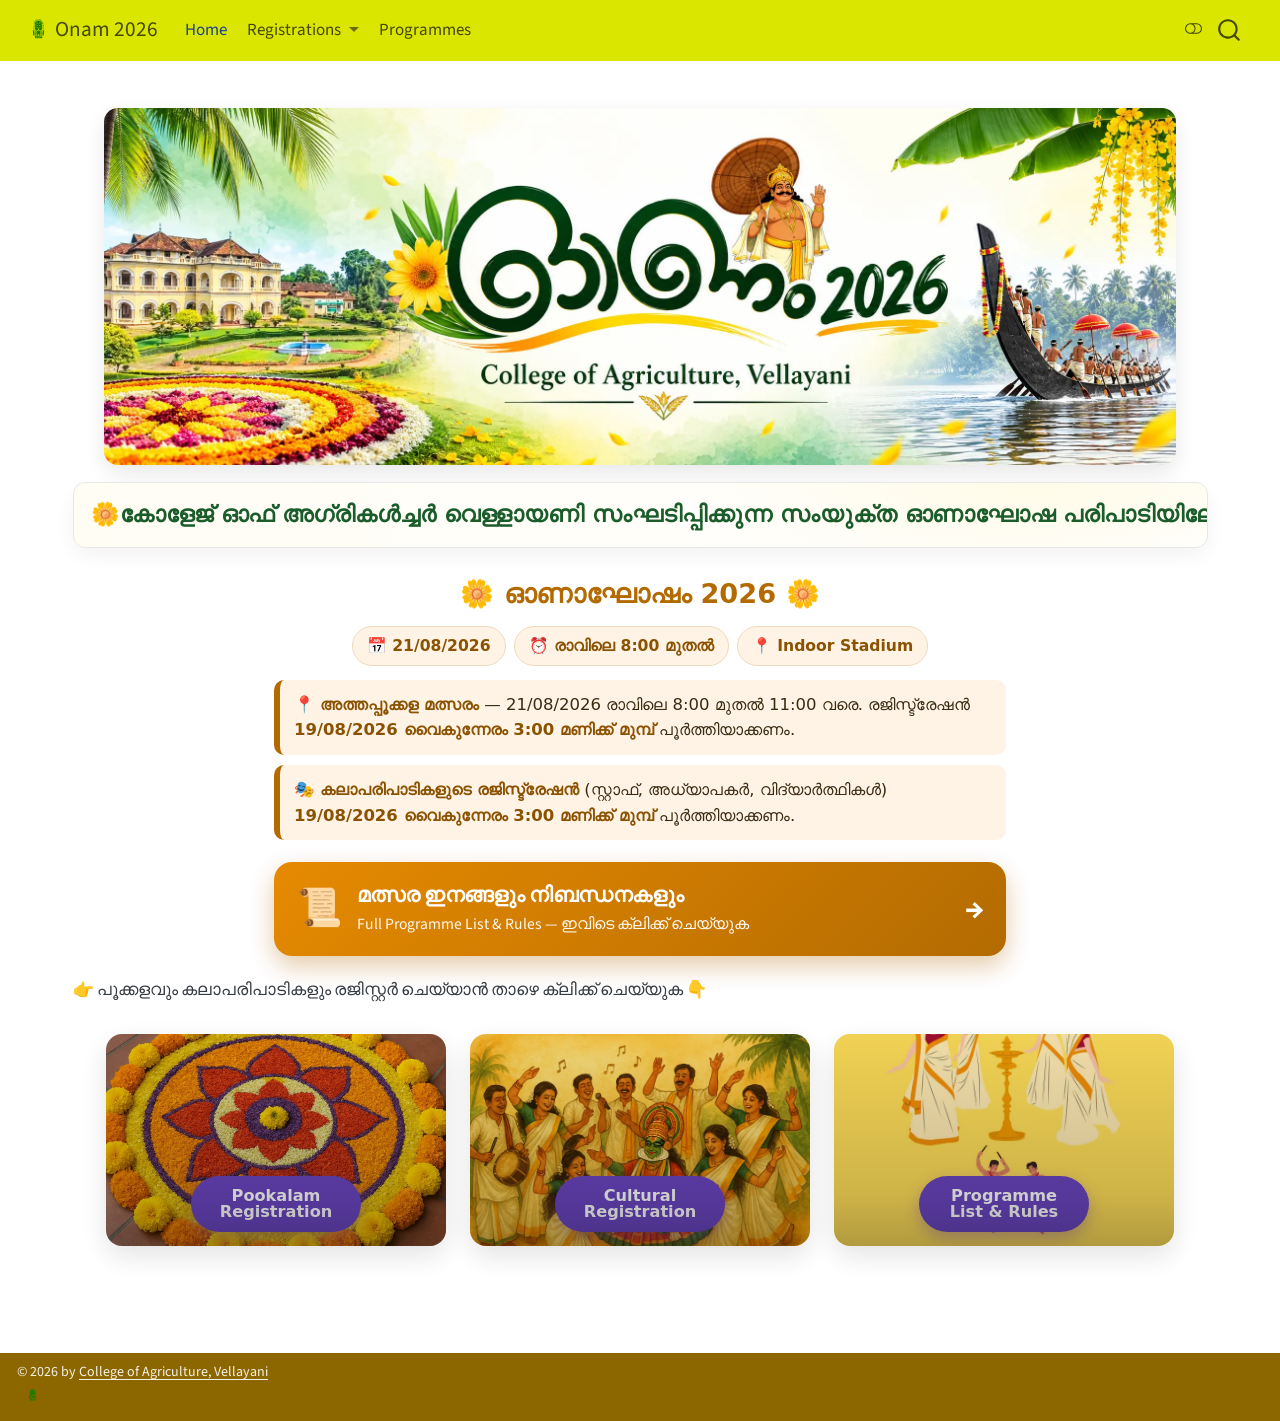
==== docs/index.html @ 68ce9ee0 "all" ====
<!DOCTYPE html>
<html xmlns="http://www.w3.org/1999/xhtml" lang="en" xml:lang="en"><head>

<meta charset="utf-8">
<meta name="generator" content="quarto-1.8.25">

<meta name="viewport" content="width=device-width, initial-scale=1.0, user-scalable=yes">


<title>Onam 2026</title>
<style>
code{white-space: pre-wrap;}
span.smallcaps{font-variant: small-caps;}
div.columns{display: flex; gap: min(4vw, 1.5em);}
div.column{flex: auto; overflow-x: auto;}
div.hanging-indent{margin-left: 1.5em; text-indent: -1.5em;}
ul.task-list{list-style: none;}
ul.task-list li input[type="checkbox"] {
  width: 0.8em;
  margin: 0 0.8em 0.2em -1em; /* quarto-specific, see https://github.com/quarto-dev/quarto-cli/issues/4556 */ 
  vertical-align: middle;
}
</style>


<script src="site_libs/quarto-nav/quarto-nav.js"></script>
<script src="site_libs/quarto-nav/headroom.min.js"></script>
<script src="site_libs/clipboard/clipboard.min.js"></script>
<script src="site_libs/quarto-search/autocomplete.umd.js"></script>
<script src="site_libs/quarto-search/fuse.min.js"></script>
<script src="site_libs/quarto-search/quarto-search.js"></script>
<meta name="quarto:offset" content="./">
<link href="./www/logokau.webp" rel="icon">
<script src="site_libs/quarto-html/quarto.js" type="module"></script>
<script src="site_libs/quarto-html/tabsets/tabsets.js" type="module"></script>
<script src="site_libs/quarto-html/axe/axe-check.js" type="module"></script>
<script src="site_libs/quarto-html/popper.min.js"></script>
<script src="site_libs/quarto-html/tippy.umd.min.js"></script>
<script src="site_libs/quarto-html/anchor.min.js"></script>
<link href="site_libs/quarto-html/tippy.css" rel="stylesheet">
<link href="site_libs/quarto-html/quarto-syntax-highlighting-7b89279ff1a6dce999919e0e67d4d9ec.css" rel="stylesheet" class="quarto-color-scheme" id="quarto-text-highlighting-styles">
<link href="site_libs/quarto-html/quarto-syntax-highlighting-dark-707d8167ce6003fca903bfe2be84ab7f.css" rel="stylesheet" class="quarto-color-scheme quarto-color-alternate" id="quarto-text-highlighting-styles">
<link href="site_libs/quarto-html/quarto-syntax-highlighting-7b89279ff1a6dce999919e0e67d4d9ec.css" rel="stylesheet" class="quarto-color-scheme-extra" id="quarto-text-highlighting-styles">
<script src="site_libs/bootstrap/bootstrap.min.js"></script>
<link href="site_libs/bootstrap/bootstrap-icons.css" rel="stylesheet">
<link href="site_libs/bootstrap/bootstrap-979a3ccc54298c15ec5a98fb3539618f.min.css" rel="stylesheet" append-hash="true" class="quarto-color-scheme" id="quarto-bootstrap" data-mode="light">
<link href="site_libs/bootstrap/bootstrap-dark-6f9ae8abe3ecca414ef068c80fa3d285.min.css" rel="stylesheet" append-hash="true" class="quarto-color-scheme quarto-color-alternate" id="quarto-bootstrap" data-mode="dark">
<link href="site_libs/bootstrap/bootstrap-979a3ccc54298c15ec5a98fb3539618f.min.css" rel="stylesheet" append-hash="true" class="quarto-color-scheme-extra" id="quarto-bootstrap" data-mode="light">
<script id="quarto-search-options" type="application/json">{
  "location": "navbar",
  "copy-button": false,
  "collapse-after": 3,
  "panel-placement": "end",
  "type": "overlay",
  "limit": 50,
  "keyboard-shortcut": [
    "f",
    "/",
    "s"
  ],
  "show-item-context": false,
  "language": {
    "search-no-results-text": "No results",
    "search-matching-documents-text": "matching documents",
    "search-copy-link-title": "Copy link to search",
    "search-hide-matches-text": "Hide additional matches",
    "search-more-match-text": "more match in this document",
    "search-more-matches-text": "more matches in this document",
    "search-clear-button-title": "Clear",
    "search-text-placeholder": "",
    "search-detached-cancel-button-title": "Cancel",
    "search-submit-button-title": "Submit",
    "search-label": "Search"
  }
}</script>
<style>html{ scroll-behavior: smooth; }</style>


<link rel="stylesheet" href="styles.css">
</head>

<body class="nav-fixed quarto-light"><script id="quarto-html-before-body" type="application/javascript">
    const toggleBodyColorMode = (bsSheetEl) => {
      const mode = bsSheetEl.getAttribute("data-mode");
      const bodyEl = window.document.querySelector("body");
      if (mode === "dark") {
        bodyEl.classList.add("quarto-dark");
        bodyEl.classList.remove("quarto-light");
      } else {
        bodyEl.classList.add("quarto-light");
        bodyEl.classList.remove("quarto-dark");
      }
    }
    const toggleBodyColorPrimary = () => {
      const bsSheetEl = window.document.querySelector("link#quarto-bootstrap:not([rel=disabled-stylesheet])");
      if (bsSheetEl) {
        toggleBodyColorMode(bsSheetEl);
      }
    }
    const setColorSchemeToggle = (alternate) => {
      const toggles = window.document.querySelectorAll('.quarto-color-scheme-toggle');
      for (let i=0; i < toggles.length; i++) {
        const toggle = toggles[i];
        if (toggle) {
          if (alternate) {
            toggle.classList.add("alternate");
          } else {
            toggle.classList.remove("alternate");
          }
        }
      }
    };
    const toggleColorMode = (alternate) => {
      // Switch the stylesheets
      const primaryStylesheets = window.document.querySelectorAll('link.quarto-color-scheme:not(.quarto-color-alternate)');
      const alternateStylesheets = window.document.querySelectorAll('link.quarto-color-scheme.quarto-color-alternate');
      manageTransitions('#quarto-margin-sidebar .nav-link', false);
      if (alternate) {
        // note: dark is layered on light, we don't disable primary!
        enableStylesheet(alternateStylesheets);
        for (const sheetNode of alternateStylesheets) {
          if (sheetNode.id === "quarto-bootstrap") {
            toggleBodyColorMode(sheetNode);
          }
        }
      } else {
        disableStylesheet(alternateStylesheets);
        enableStylesheet(primaryStylesheets)
        toggleBodyColorPrimary();
      }
      manageTransitions('#quarto-margin-sidebar .nav-link', true);
      // Switch the toggles
      setColorSchemeToggle(alternate)
      // Hack to workaround the fact that safari doesn't
      // properly recolor the scrollbar when toggling (#1455)
      if (navigator.userAgent.indexOf('Safari') > 0 && navigator.userAgent.indexOf('Chrome') == -1) {
        manageTransitions("body", false);
        window.scrollTo(0, 1);
        setTimeout(() => {
          window.scrollTo(0, 0);
          manageTransitions("body", true);
        }, 40);
      }
    }
    const disableStylesheet = (stylesheets) => {
      for (let i=0; i < stylesheets.length; i++) {
        const stylesheet = stylesheets[i];
        stylesheet.rel = 'disabled-stylesheet';
      }
    }
    const enableStylesheet = (stylesheets) => {
      for (let i=0; i < stylesheets.length; i++) {
        const stylesheet = stylesheets[i];
        if(stylesheet.rel !== 'stylesheet') { // for Chrome, which will still FOUC without this check
          stylesheet.rel = 'stylesheet';
        }
      }
    }
    const manageTransitions = (selector, allowTransitions) => {
      const els = window.document.querySelectorAll(selector);
      for (let i=0; i < els.length; i++) {
        const el = els[i];
        if (allowTransitions) {
          el.classList.remove('notransition');
        } else {
          el.classList.add('notransition');
        }
      }
    }
    const isFileUrl = () => {
      return window.location.protocol === 'file:';
    }
    const hasAlternateSentinel = () => {
      let styleSentinel = getColorSchemeSentinel();
      if (styleSentinel !== null) {
        return styleSentinel === "alternate";
      } else {
        return false;
      }
    }
    const setStyleSentinel = (alternate) => {
      const value = alternate ? "alternate" : "default";
      if (!isFileUrl()) {
        window.localStorage.setItem("quarto-color-scheme", value);
      } else {
        localAlternateSentinel = value;
      }
    }
    const getColorSchemeSentinel = () => {
      if (!isFileUrl()) {
        const storageValue = window.localStorage.getItem("quarto-color-scheme");
        return storageValue != null ? storageValue : localAlternateSentinel;
      } else {
        return localAlternateSentinel;
      }
    }
    const toggleGiscusIfUsed = (isAlternate, darkModeDefault) => {
      const baseTheme = document.querySelector('#giscus-base-theme')?.value ?? 'light';
      const alternateTheme = document.querySelector('#giscus-alt-theme')?.value ?? 'dark';
      let newTheme = '';
      if(authorPrefersDark) {
        newTheme = isAlternate ? baseTheme : alternateTheme;
      } else {
        newTheme = isAlternate ? alternateTheme : baseTheme;
      }
      const changeGiscusTheme = () => {
        // From: https://github.com/giscus/giscus/issues/336
        const sendMessage = (message) => {
          const iframe = document.querySelector('iframe.giscus-frame');
          if (!iframe) return;
          iframe.contentWindow.postMessage({ giscus: message }, 'https://giscus.app');
        }
        sendMessage({
          setConfig: {
            theme: newTheme
          }
        });
      }
      const isGiscussLoaded = window.document.querySelector('iframe.giscus-frame') !== null;
      if (isGiscussLoaded) {
        changeGiscusTheme();
      }
    };
    const authorPrefersDark = false;
    const darkModeDefault = authorPrefersDark;
      document.querySelector('link#quarto-text-highlighting-styles.quarto-color-scheme-extra').rel = 'disabled-stylesheet';
      document.querySelector('link#quarto-bootstrap.quarto-color-scheme-extra').rel = 'disabled-stylesheet';
    let localAlternateSentinel = darkModeDefault ? 'alternate' : 'default';
    // Dark / light mode switch
    window.quartoToggleColorScheme = () => {
      // Read the current dark / light value
      let toAlternate = !hasAlternateSentinel();
      toggleColorMode(toAlternate);
      setStyleSentinel(toAlternate);
      toggleGiscusIfUsed(toAlternate, darkModeDefault);
      window.dispatchEvent(new Event('resize'));
    };
    // Switch to dark mode if need be
    if (hasAlternateSentinel()) {
      toggleColorMode(true);
    } else {
      toggleColorMode(false);
    }
  </script>

<div id="quarto-search-results"></div>
  <header id="quarto-header" class="headroom fixed-top">
    <nav class="navbar navbar-expand-lg " data-bs-theme="dark">
      <div class="navbar-container container-fluid">
      <div class="navbar-brand-container mx-auto">
    <a href="./index.html" class="navbar-brand navbar-brand-logo">
    <img src="./www/logokau.webp" alt="" class="navbar-logo light-content">
    <img src="./www/logokau.webp" alt="" class="navbar-logo dark-content">
    </a>
    <a class="navbar-brand" href="./index.html">
    <span class="navbar-title">Onam 2026</span>
    </a>
  </div>
            <div id="quarto-search" class="" title="Search"></div>
          <button class="navbar-toggler" type="button" data-bs-toggle="collapse" data-bs-target="#navbarCollapse" aria-controls="navbarCollapse" role="menu" aria-expanded="false" aria-label="Toggle navigation" onclick="if (window.quartoToggleHeadroom) { window.quartoToggleHeadroom(); }">
  <span class="navbar-toggler-icon"></span>
</button>
          <div class="collapse navbar-collapse" id="navbarCollapse">
            <ul class="navbar-nav navbar-nav-scroll me-auto">
  <li class="nav-item">
    <a class="nav-link active" href="./index.html" aria-current="page"> 
<span class="menu-text">Home</span></a>
  </li>  
  <li class="nav-item dropdown ">
    <a class="nav-link dropdown-toggle" href="#" id="nav-menu-registrations" role="link" data-bs-toggle="dropdown" aria-expanded="false">
 <span class="menu-text">Registrations</span>
    </a>
    <ul class="dropdown-menu" aria-labelledby="nav-menu-registrations">    
        <li>
    <a class="dropdown-item" href="./pookalamreg.html">
 <span class="dropdown-text">Pookalam Registration</span></a>
  </li>  
        <li>
    <a class="dropdown-item" href="./culturalreg.html">
 <span class="dropdown-text">Cultural Registration</span></a>
  </li>  
    </ul>
  </li>
  <li class="nav-item">
    <a class="nav-link" href="./onamrules.html"> 
<span class="menu-text">Programmes</span></a>
  </li>  
</ul>
          </div> <!-- /navcollapse -->
            <div class="quarto-navbar-tools">
  <a href="" class="quarto-color-scheme-toggle quarto-navigation-tool  px-1" onclick="window.quartoToggleColorScheme(); return false;" title="Toggle dark mode"><i class="bi"></i></a>
</div>
      </div> <!-- /container-fluid -->
    </nav>
</header>
<!-- content -->
<div id="quarto-content" class="quarto-container page-columns page-rows-contents page-layout-full page-navbar">
<!-- sidebar -->
<!-- margin-sidebar -->
    <div id="quarto-margin-sidebar" class="sidebar margin-sidebar zindex-bottom">
        
    </div>
<!-- main -->
<main class="content column-page" id="quarto-document-content"><header id="title-block-header" class="quarto-title-block"></header>





<div class="banner-wrap">
  <img src="www/banner.webp" alt="Onam 2026 – College of Agriculture, Vellayani">
</div>

<style>
  .banner-wrap{
    max-width:1100px;
    margin:0 auto 1em;
    padding:0 14px;
  }
  .banner-wrap img{
    display:block;
    width:100%;
    height:auto;            /* show full banner, no cropping */
    object-fit:contain;
    border-radius:14px;
    box-shadow:0 8px 24px rgba(0,0,0,.10);
  }
</style>
<!-- Onam welcome marquee (HTML-only block for Quarto) -->
<div class="onam-marquee" role="region" aria-label="Onam welcome">
  <div class="onam-track">
    <span>🌼കോളേജ് ഓഫ് അഗ്രികൾച്ചർ വെള്ളായണി സംഘടിപ്പിക്കുന്ന സംയുക്ത ഓണാഘോഷ പരിപാടിയിലേക് സ്വാഗതം 🌼</span>
    <span aria-hidden="true">🌼കോളേജ് ഓഫ് അഗ്രികൾച്ചർ വെള്ളായണി സംഘടിപ്പിക്കുന്ന സംയുക്ത ഓണാഘോഷ പരിപാടിയിലേക് സ്വാഗതം  </span>
  </div>
</div>

<style>
  .onam-marquee{
    overflow:hidden;
    border-radius:12px;
    border:1px solid #e7e7e7;
    background:
      radial-gradient(600px 200px at 85% -20%, #fffbe6 0%, transparent 60%),
      linear-gradient(90deg,#fffdf4,#fff);
    box-shadow:0 8px 24px rgba(0,0,0,.06);
  }
  .onam-track{
    display:flex;
    gap:3rem;
    white-space:nowrap;
    will-change: transform;
    animation:onam-scroll 5s linear infinite;
    padding:.85rem 1rem;
    font-family: "Noto Sans Malayalam", system-ui, -apple-system, "Segoe UI", Roboto, Arial, "Noto Sans", sans-serif;
    font-weight:700;
    font-size:clamp(1rem, 2.4vw, 1.35rem);
    color:#1a5c2a;
  }
  .onam-track:hover{ animation-play-state: paused; } /* pause on hover */
  @keyframes onam-scroll{
    from{ transform: translateX(0); }
    to  { transform: translateX(-50%); } /* duplicate text for seamless loop */
  }
</style>
<!-- Event highlights -->
<div class="oh-info">
  <div class="oh-title">🌼 ഓണാഘോഷം 2026 🌼</div>
  <div class="oh-chips">
    <span class="oh-chip">📅 21/08/2026</span>
    <span class="oh-chip">⏰ രാവിലെ 8:00 മുതൽ</span>
    <span class="oh-chip">📍 Indoor Stadium</span>
  </div>

  <div class="oh-note">
    📍 <strong>അത്തപ്പൂക്കള മത്സരം</strong> — 21/08/2026 രാവിലെ 8:00 മുതൽ 11:00 വരെ.
    രജിസ്ട്രേഷൻ <strong>19/08/2026 വൈകുന്നേരം 3:00 മണിക്ക് മുമ്പ്</strong> പൂർത്തിയാക്കണം.
  </div>
  <div class="oh-note">
    🎭 <strong>കലാപരിപാടികളുടെ രജിസ്ട്രേഷൻ</strong> (സ്റ്റാഫ്, അധ്യാപകർ, വിദ്യാർത്ഥികൾ)
    <strong>19/08/2026 വൈകുന്നേരം 3:00 മണിക്ക് മുമ്പ്</strong> പൂർത്തിയാക്കണം.
  </div>
</div>

<style>
  .oh-info{
    max-width:760px; margin:26px auto 6px; padding:0 14px;
    font-family:"Inter",system-ui,-apple-system,"Segoe UI",Roboto,Arial,sans-serif;
  }
  .oh-title{
    text-align:center; font-size:1.6rem; font-weight:800; color:#b36b00; margin:6px 0 12px;
  }
  .oh-chips{ display:flex; flex-wrap:wrap; gap:8px; justify-content:center; margin-bottom:14px; }
  .oh-chip{
    background:#fff3e6; color:#8a5200; border:1px solid #f0d9bd;
    padding:7px 14px; border-radius:999px; font-weight:600; font-size:.92rem;
  }
  .oh-note{
    border-left:6px solid #b36b00; background:#fff3e6; border-radius:10px;
    padding:12px 14px; margin:10px 0; line-height:1.55; font-size:.97rem; color:#3a2a10;
  }
  .oh-note strong{ color:#8a5200; }
</style>
<!-- BIG Programme & Rules button -->
<div class="rules-cta-wrap">
  <a class="rules-cta" href="onamrules.html" aria-label="Programme list and rules">
    <span class="rules-cta-emoji">📜</span>
    <span class="rules-cta-text">
      <span class="rules-cta-main">മത്സര ഇനങ്ങളും നിബന്ധനകളും</span>
      <span class="rules-cta-sub">Full Programme List &amp; Rules — ഇവിടെ ക്ലിക്ക് ചെയ്യുക</span>
    </span>
    <span class="rules-cta-arrow">→</span>
  </a>
</div>

<style>
  .rules-cta-wrap{ max-width:760px; margin:22px auto; padding:0 14px; }
  .rules-cta{
    display:flex; align-items:center; gap:14px;
    padding:20px 22px;
    border-radius:18px;
    text-decoration:none;
    color:#fff;
    background:linear-gradient(135deg,#e68a00,#b36b00);
    box-shadow:0 10px 26px rgba(179,107,0,.35);
    transition:transform .2s ease, box-shadow .2s ease;
  }
  .rules-cta:hover,.rules-cta:focus{
    transform:translateY(-3px);
    box-shadow:0 14px 32px rgba(179,107,0,.5);
  }
  .rules-cta-emoji{ font-size:2.2rem; line-height:1; }
  .rules-cta-text{ display:flex; flex-direction:column; flex:1; }
  .rules-cta-main{ font-size:1.25rem; font-weight:800; line-height:1.3; }
  .rules-cta-sub{ font-size:.92rem; opacity:.95; margin-top:3px; }
  .rules-cta-arrow{ font-size:1.8rem; font-weight:700; }

  @media (max-width:600px){
    .rules-cta{ padding:16px 16px; gap:10px; }
    .rules-cta-emoji{ font-size:1.8rem; }
    .rules-cta-main{ font-size:1.05rem; }
    .rules-cta-sub{ font-size:.82rem; }
  }
</style>
<p>👉 പൂക്കളവും കലാപരിപാടികളും രജിസ്റ്റർ ചെയ്യാൻ താഴെ ക്ലിക്ക് ചെയ്യുക 👇</p>
<div class="pookalam-container">
  <!-- Pookalam Registration -->
  <a class="pookalam-card" href="pookalamreg.html" aria-label="Pookkalam registration">
    <picture>
      <source srcset="www/pookalam.webp" type="image/webp">
      <img class="pookalam-img" src="www/pookalam.webp" alt="Onam pookalam">
    </picture>
    <span class="pookalam-badge">Pookalam Registration</span>
  </a>

  <!-- Cultural Programme Registration -->
  <a class="pookalam-card" href="culturalreg.html" aria-label="Cultural programme registration">
    <picture>
      <source srcset="www/cultural.webp" type="image/webp">
      <img class="pookalam-img" src="www/cultural.webp" alt="Onam cultural programme">
    </picture>
    <span class="pookalam-badge">Cultural Registration</span>
  </a>

  <!-- General Registration -->
  <a class="pookalam-card" href="onamrules.html" aria-label="Programme list and rules">
    <picture>
      <source srcset="www/programmes.webp" type="image/webp">
      <img class="pookalam-img" src="www/programmes.webp" alt="Programme List">
    </picture>
    <span class="pookalam-badge">Programme List &amp; Rules</span>
  </a>
</div>

<style>
  :root{
    --sb-ink:#1b1b1b;
    --sb-brand:#6b46c1;
    --sb-ink-on:#ffffff;
    --sb-card:#ffffff;
    --sb-shadow:0 10px 30px rgba(0,0,0,.12);
    --sb-radius:16px;
  }

  /* layout container */
  .pookalam-container{
    display:grid;
    grid-template-columns: repeat(auto-fit, minmax(280px, 1fr));
    gap:20px;
    justify-items:center;
    margin:30px auto;
    max-width:1100px;
    padding:0 14px;
  }

  .pookalam-card{
    position:relative;
    display:block;
    width:100%;
    max-width:340px;
    border-radius:var(--sb-radius);
    overflow:hidden;
    text-decoration:none;
    background:var(--sb-card);
    box-shadow:var(--sb-shadow);
    aspect-ratio: 16/10;
  }

  .pookalam-img{
    position:absolute; inset:0;
    width:100%; height:100%;
    object-fit:cover;
    transition: transform .45s ease;
  }

  .pookalam-card::after{
    content:""; position:absolute; inset:0;
    background:linear-gradient(180deg, rgba(0,0,0,.10) 0%, rgba(0,0,0,.35) 75%, rgba(0,0,0,.55) 100%);
    opacity:.55; pointer-events:none;
    transition: opacity .35s ease;
  }

  .pookalam-badge{
    position:absolute;
    left:50%; bottom:14px;
    transform:translateX(-50%);
    display:inline-flex; align-items:center; justify-content:center;
    padding:.70rem 1.1rem;
    border-radius:999px;
    font:600 0.95rem/1 system-ui, Inter, sans-serif;
    color:var(--sb-ink-on);
    background:var(--sb-brand);
    box-shadow:0 6px 16px rgba(107,70,193,.35);
    text-align:center;
  }

  .pookalam-card:hover .pookalam-img{ transform:scale(1.05); }
  .pookalam-card:hover::after{ opacity:.35; }
</style>



</main> <!-- /main -->
<script id="quarto-html-after-body" type="application/javascript">
  window.document.addEventListener("DOMContentLoaded", function (event) {
    // Ensure there is a toggle, if there isn't float one in the top right
    if (window.document.querySelector('.quarto-color-scheme-toggle') === null) {
      const a = window.document.createElement('a');
      a.classList.add('top-right');
      a.classList.add('quarto-color-scheme-toggle');
      a.href = "";
      a.onclick = function() { try { window.quartoToggleColorScheme(); } catch {} return false; };
      const i = window.document.createElement("i");
      i.classList.add('bi');
      a.appendChild(i);
      window.document.body.appendChild(a);
    }
    setColorSchemeToggle(hasAlternateSentinel())
    const icon = "";
    const anchorJS = new window.AnchorJS();
    anchorJS.options = {
      placement: 'right',
      icon: icon
    };
    anchorJS.add('.anchored');
    const isCodeAnnotation = (el) => {
      for (const clz of el.classList) {
        if (clz.startsWith('code-annotation-')) {                     
          return true;
        }
      }
      return false;
    }
    const onCopySuccess = function(e) {
      // button target
      const button = e.trigger;
      // don't keep focus
      button.blur();
      // flash "checked"
      button.classList.add('code-copy-button-checked');
      var currentTitle = button.getAttribute("title");
      button.setAttribute("title", "Copied!");
      let tooltip;
      if (window.bootstrap) {
        button.setAttribute("data-bs-toggle", "tooltip");
        button.setAttribute("data-bs-placement", "left");
        button.setAttribute("data-bs-title", "Copied!");
        tooltip = new bootstrap.Tooltip(button, 
          { trigger: "manual", 
            customClass: "code-copy-button-tooltip",
            offset: [0, -8]});
        tooltip.show();    
      }
      setTimeout(function() {
        if (tooltip) {
          tooltip.hide();
          button.removeAttribute("data-bs-title");
          button.removeAttribute("data-bs-toggle");
          button.removeAttribute("data-bs-placement");
        }
        button.setAttribute("title", currentTitle);
        button.classList.remove('code-copy-button-checked');
      }, 1000);
      // clear code selection
      e.clearSelection();
    }
    const getTextToCopy = function(trigger) {
      const outerScaffold = trigger.parentElement.cloneNode(true);
      const codeEl = outerScaffold.querySelector('code');
      for (const childEl of codeEl.children) {
        if (isCodeAnnotation(childEl)) {
          childEl.remove();
        }
      }
      return codeEl.innerText;
    }
    const clipboard = new window.ClipboardJS('.code-copy-button:not([data-in-quarto-modal])', {
      text: getTextToCopy
    });
    clipboard.on('success', onCopySuccess);
    if (window.document.getElementById('quarto-embedded-source-code-modal')) {
      const clipboardModal = new window.ClipboardJS('.code-copy-button[data-in-quarto-modal]', {
        text: getTextToCopy,
        container: window.document.getElementById('quarto-embedded-source-code-modal')
      });
      clipboardModal.on('success', onCopySuccess);
    }
      var localhostRegex = new RegExp(/^(?:http|https):\/\/localhost\:?[0-9]*\//);
      var mailtoRegex = new RegExp(/^mailto:/);
        var filterRegex = new RegExp('/' + window.location.host + '/');
      var isInternal = (href) => {
          return filterRegex.test(href) || localhostRegex.test(href) || mailtoRegex.test(href);
      }
      // Inspect non-navigation links and adorn them if external
     var links = window.document.querySelectorAll('a[href]:not(.nav-link):not(.navbar-brand):not(.toc-action):not(.sidebar-link):not(.sidebar-item-toggle):not(.pagination-link):not(.no-external):not([aria-hidden]):not(.dropdown-item):not(.quarto-navigation-tool):not(.about-link)');
      for (var i=0; i<links.length; i++) {
        const link = links[i];
        if (!isInternal(link.href)) {
          // undo the damage that might have been done by quarto-nav.js in the case of
          // links that we want to consider external
          if (link.dataset.originalHref !== undefined) {
            link.href = link.dataset.originalHref;
          }
        }
      }
    function tippyHover(el, contentFn, onTriggerFn, onUntriggerFn) {
      const config = {
        allowHTML: true,
        maxWidth: 500,
        delay: 100,
        arrow: false,
        appendTo: function(el) {
            return el.parentElement;
        },
        interactive: true,
        interactiveBorder: 10,
        theme: 'quarto',
        placement: 'bottom-start',
      };
      if (contentFn) {
        config.content = contentFn;
      }
      if (onTriggerFn) {
        config.onTrigger = onTriggerFn;
      }
      if (onUntriggerFn) {
        config.onUntrigger = onUntriggerFn;
      }
      window.tippy(el, config); 
    }
    const noterefs = window.document.querySelectorAll('a[role="doc-noteref"]');
    for (var i=0; i<noterefs.length; i++) {
      const ref = noterefs[i];
      tippyHover(ref, function() {
        // use id or data attribute instead here
        let href = ref.getAttribute('data-footnote-href') || ref.getAttribute('href');
        try { href = new URL(href).hash; } catch {}
        const id = href.replace(/^#\/?/, "");
        const note = window.document.getElementById(id);
        if (note) {
          return note.innerHTML;
        } else {
          return "";
        }
      });
    }
    const xrefs = window.document.querySelectorAll('a.quarto-xref');
    const processXRef = (id, note) => {
      // Strip column container classes
      const stripColumnClz = (el) => {
        el.classList.remove("page-full", "page-columns");
        if (el.children) {
          for (const child of el.children) {
            stripColumnClz(child);
          }
        }
      }
      stripColumnClz(note)
      if (id === null || id.startsWith('sec-')) {
        // Special case sections, only their first couple elements
        const container = document.createElement("div");
        if (note.children && note.children.length > 2) {
          container.appendChild(note.children[0].cloneNode(true));
          for (let i = 1; i < note.children.length; i++) {
            const child = note.children[i];
            if (child.tagName === "P" && child.innerText === "") {
              continue;
            } else {
              container.appendChild(child.cloneNode(true));
              break;
            }
          }
          if (window.Quarto?.typesetMath) {
            window.Quarto.typesetMath(container);
          }
          return container.innerHTML
        } else {
          if (window.Quarto?.typesetMath) {
            window.Quarto.typesetMath(note);
          }
          return note.innerHTML;
        }
      } else {
        // Remove any anchor links if they are present
        const anchorLink = note.querySelector('a.anchorjs-link');
        if (anchorLink) {
          anchorLink.remove();
        }
        if (window.Quarto?.typesetMath) {
          window.Quarto.typesetMath(note);
        }
        if (note.classList.contains("callout")) {
          return note.outerHTML;
        } else {
          return note.innerHTML;
        }
      }
    }
    for (var i=0; i<xrefs.length; i++) {
      const xref = xrefs[i];
      tippyHover(xref, undefined, function(instance) {
        instance.disable();
        let url = xref.getAttribute('href');
        let hash = undefined; 
        if (url.startsWith('#')) {
          hash = url;
        } else {
          try { hash = new URL(url).hash; } catch {}
        }
        if (hash) {
          const id = hash.replace(/^#\/?/, "");
          const note = window.document.getElementById(id);
          if (note !== null) {
            try {
              const html = processXRef(id, note.cloneNode(true));
              instance.setContent(html);
            } finally {
              instance.enable();
              instance.show();
            }
          } else {
            // See if we can fetch this
            fetch(url.split('#')[0])
            .then(res => res.text())
            .then(html => {
              const parser = new DOMParser();
              const htmlDoc = parser.parseFromString(html, "text/html");
              const note = htmlDoc.getElementById(id);
              if (note !== null) {
                const html = processXRef(id, note);
                instance.setContent(html);
              } 
            }).finally(() => {
              instance.enable();
              instance.show();
            });
          }
        } else {
          // See if we can fetch a full url (with no hash to target)
          // This is a special case and we should probably do some content thinning / targeting
          fetch(url)
          .then(res => res.text())
          .then(html => {
            const parser = new DOMParser();
            const htmlDoc = parser.parseFromString(html, "text/html");
            const note = htmlDoc.querySelector('main.content');
            if (note !== null) {
              // This should only happen for chapter cross references
              // (since there is no id in the URL)
              // remove the first header
              if (note.children.length > 0 && note.children[0].tagName === "HEADER") {
                note.children[0].remove();
              }
              const html = processXRef(null, note);
              instance.setContent(html);
            } 
          }).finally(() => {
            instance.enable();
            instance.show();
          });
        }
      }, function(instance) {
      });
    }
        let selectedAnnoteEl;
        const selectorForAnnotation = ( cell, annotation) => {
          let cellAttr = 'data-code-cell="' + cell + '"';
          let lineAttr = 'data-code-annotation="' +  annotation + '"';
          const selector = 'span[' + cellAttr + '][' + lineAttr + ']';
          return selector;
        }
        const selectCodeLines = (annoteEl) => {
          const doc = window.document;
          const targetCell = annoteEl.getAttribute("data-target-cell");
          const targetAnnotation = annoteEl.getAttribute("data-target-annotation");
          const annoteSpan = window.document.querySelector(selectorForAnnotation(targetCell, targetAnnotation));
          const lines = annoteSpan.getAttribute("data-code-lines").split(",");
          const lineIds = lines.map((line) => {
            return targetCell + "-" + line;
          })
          let top = null;
          let height = null;
          let parent = null;
          if (lineIds.length > 0) {
              //compute the position of the single el (top and bottom and make a div)
              const el = window.document.getElementById(lineIds[0]);
              top = el.offsetTop;
              height = el.offsetHeight;
              parent = el.parentElement.parentElement;
            if (lineIds.length > 1) {
              const lastEl = window.document.getElementById(lineIds[lineIds.length - 1]);
              const bottom = lastEl.offsetTop + lastEl.offsetHeight;
              height = bottom - top;
            }
            if (top !== null && height !== null && parent !== null) {
              // cook up a div (if necessary) and position it 
              let div = window.document.getElementById("code-annotation-line-highlight");
              if (div === null) {
                div = window.document.createElement("div");
                div.setAttribute("id", "code-annotation-line-highlight");
                div.style.position = 'absolute';
                parent.appendChild(div);
              }
              div.style.top = top - 2 + "px";
              div.style.height = height + 4 + "px";
              div.style.left = 0;
              let gutterDiv = window.document.getElementById("code-annotation-line-highlight-gutter");
              if (gutterDiv === null) {
                gutterDiv = window.document.createElement("div");
                gutterDiv.setAttribute("id", "code-annotation-line-highlight-gutter");
                gutterDiv.style.position = 'absolute';
                const codeCell = window.document.getElementById(targetCell);
                const gutter = codeCell.querySelector('.code-annotation-gutter');
                gutter.appendChild(gutterDiv);
              }
              gutterDiv.style.top = top - 2 + "px";
              gutterDiv.style.height = height + 4 + "px";
            }
            selectedAnnoteEl = annoteEl;
          }
        };
        const unselectCodeLines = () => {
          const elementsIds = ["code-annotation-line-highlight", "code-annotation-line-highlight-gutter"];
          elementsIds.forEach((elId) => {
            const div = window.document.getElementById(elId);
            if (div) {
              div.remove();
            }
          });
          selectedAnnoteEl = undefined;
        };
          // Handle positioning of the toggle
      window.addEventListener(
        "resize",
        throttle(() => {
          elRect = undefined;
          if (selectedAnnoteEl) {
            selectCodeLines(selectedAnnoteEl);
          }
        }, 10)
      );
      function throttle(fn, ms) {
      let throttle = false;
      let timer;
        return (...args) => {
          if(!throttle) { // first call gets through
              fn.apply(this, args);
              throttle = true;
          } else { // all the others get throttled
              if(timer) clearTimeout(timer); // cancel #2
              timer = setTimeout(() => {
                fn.apply(this, args);
                timer = throttle = false;
              }, ms);
          }
        };
      }
        // Attach click handler to the DT
        const annoteDls = window.document.querySelectorAll('dt[data-target-cell]');
        for (const annoteDlNode of annoteDls) {
          annoteDlNode.addEventListener('click', (event) => {
            const clickedEl = event.target;
            if (clickedEl !== selectedAnnoteEl) {
              unselectCodeLines();
              const activeEl = window.document.querySelector('dt[data-target-cell].code-annotation-active');
              if (activeEl) {
                activeEl.classList.remove('code-annotation-active');
              }
              selectCodeLines(clickedEl);
              clickedEl.classList.add('code-annotation-active');
            } else {
              // Unselect the line
              unselectCodeLines();
              clickedEl.classList.remove('code-annotation-active');
            }
          });
        }
    const findCites = (el) => {
      const parentEl = el.parentElement;
      if (parentEl) {
        const cites = parentEl.dataset.cites;
        if (cites) {
          return {
            el,
            cites: cites.split(' ')
          };
        } else {
          return findCites(el.parentElement)
        }
      } else {
        return undefined;
      }
    };
    var bibliorefs = window.document.querySelectorAll('a[role="doc-biblioref"]');
    for (var i=0; i<bibliorefs.length; i++) {
      const ref = bibliorefs[i];
      const citeInfo = findCites(ref);
      if (citeInfo) {
        tippyHover(citeInfo.el, function() {
          var popup = window.document.createElement('div');
          citeInfo.cites.forEach(function(cite) {
            var citeDiv = window.document.createElement('div');
            citeDiv.classList.add('hanging-indent');
            citeDiv.classList.add('csl-entry');
            var biblioDiv = window.document.getElementById('ref-' + cite);
            if (biblioDiv) {
              citeDiv.innerHTML = biblioDiv.innerHTML;
            }
            popup.appendChild(citeDiv);
          });
          return popup.innerHTML;
        });
      }
    }
  });
  </script>
</div> <!-- /content -->
<footer class="footer">
  <div class="nav-footer">
    <div class="nav-footer-left">
<p>© 2026 by <a href="https://coavellayani.kau.in/">College of Agriculture, Vellayani</a><br> <img src="www/logokau.webp" alt="KAU Logo" style="height:25px; padding: 5px 10px 5px 10px; margin-bottom: 5px;"></p>
</div>   
    <div class="nav-footer-center">
      &nbsp;
    </div>
    <div class="nav-footer-right">
      &nbsp;
    </div>
  </div>
</footer>




<script src="site_libs/quarto-html/zenscroll-min.js"></script>
</body></html>
---- docs/site_libs/quarto-html/tippy.css ----
.tippy-box[data-animation=fade][data-state=hidden]{opacity:0}[data-tippy-root]{max-width:calc(100vw - 10px)}.tippy-box{position:relative;background-color:#333;color:#fff;border-radius:4px;font-size:14px;line-height:1.4;white-space:normal;outline:0;transition-property:transform,visibility,opacity}.tippy-box[data-placement^=top]>.tippy-arrow{bottom:0}.tippy-box[data-placement^=top]>.tippy-arrow:before{bottom:-7px;left:0;border-width:8px 8px 0;border-top-color:initial;transform-origin:center top}.tippy-box[data-placement^=bottom]>.tippy-arrow{top:0}.tippy-box[data-placement^=bottom]>.tippy-arrow:before{top:-7px;left:0;border-width:0 8px 8px;border-bottom-color:initial;transform-origin:center bottom}.tippy-box[data-placement^=left]>.tippy-arrow{right:0}.tippy-box[data-placement^=left]>.tippy-arrow:before{border-width:8px 0 8px 8px;border-left-color:initial;right:-7px;transform-origin:center left}.tippy-box[data-placement^=right]>.tippy-arrow{left:0}.tippy-box[data-placement^=right]>.tippy-arrow:before{left:-7px;border-width:8px 8px 8px 0;border-right-color:initial;transform-origin:center right}.tippy-box[data-inertia][data-state=visible]{transition-timing-function:cubic-bezier(.54,1.5,.38,1.11)}.tippy-arrow{width:16px;height:16px;color:#333}.tippy-arrow:before{content:"";position:absolute;border-color:transparent;border-style:solid}.tippy-content{position:relative;padding:5px 9px;z-index:1}
---- docs/site_libs/quarto-html/quarto-syntax-highlighting-7b89279ff1a6dce999919e0e67d4d9ec.css ----
/* quarto syntax highlight colors */
:root {
  --quarto-hl-ot-color: #003B4F;
  --quarto-hl-at-color: #657422;
  --quarto-hl-ss-color: #20794D;
  --quarto-hl-an-color: #5E5E5E;
  --quarto-hl-fu-color: #4758AB;
  --quarto-hl-st-color: #20794D;
  --quarto-hl-cf-color: #003B4F;
  --quarto-hl-op-color: #5E5E5E;
  --quarto-hl-er-color: #AD0000;
  --quarto-hl-bn-color: #AD0000;
  --quarto-hl-al-color: #AD0000;
  --quarto-hl-va-color: #111111;
  --quarto-hl-bu-color: inherit;
  --quarto-hl-ex-color: inherit;
  --quarto-hl-pp-color: #AD0000;
  --quarto-hl-in-color: #5E5E5E;
  --quarto-hl-vs-color: #20794D;
  --quarto-hl-wa-color: #5E5E5E;
  --quarto-hl-do-color: #5E5E5E;
  --quarto-hl-im-color: #00769E;
  --quarto-hl-ch-color: #20794D;
  --quarto-hl-dt-color: #AD0000;
  --quarto-hl-fl-color: #AD0000;
  --quarto-hl-co-color: #5E5E5E;
  --quarto-hl-cv-color: #5E5E5E;
  --quarto-hl-cn-color: #8f5902;
  --quarto-hl-sc-color: #5E5E5E;
  --quarto-hl-dv-color: #AD0000;
  --quarto-hl-kw-color: #003B4F;
}

/* other quarto variables */
:root {
  --quarto-font-monospace: SFMono-Regular, Menlo, Monaco, Consolas, "Liberation Mono", "Courier New", monospace;
}

/* syntax highlight based on Pandoc's rules */
pre > code.sourceCode > span {
  color: #003B4F;
}

code.sourceCode > span {
  color: #003B4F;
}

div.sourceCode,
div.sourceCode pre.sourceCode {
  color: #003B4F;
}

/* Normal */
code span {
  color: #003B4F;
}

/* Alert */
code span.al {
  color: #AD0000;
  font-style: inherit;
}

/* Annotation */
code span.an {
  color: #5E5E5E;
  font-style: inherit;
}

/* Attribute */
code span.at {
  color: #657422;
  font-style: inherit;
}

/* BaseN */
code span.bn {
  color: #AD0000;
  font-style: inherit;
}

/* BuiltIn */
code span.bu {
  font-style: inherit;
}

/* ControlFlow */
code span.cf {
  color: #003B4F;
  font-weight: bold;
  font-style: inherit;
}

/* Char */
code span.ch {
  color: #20794D;
  font-style: inherit;
}

/* Constant */
code span.cn {
  color: #8f5902;
  font-style: inherit;
}

/* Comment */
code span.co {
  color: #5E5E5E;
  font-style: inherit;
}

/* CommentVar */
code span.cv {
  color: #5E5E5E;
  font-style: italic;
}

/* Documentation */
code span.do {
  color: #5E5E5E;
  font-style: italic;
}

/* DataType */
code span.dt {
  color: #AD0000;
  font-style: inherit;
}

/* DecVal */
code span.dv {
  color: #AD0000;
  font-style: inherit;
}

/* Error */
code span.er {
  color: #AD0000;
  font-style: inherit;
}

/* Extension */
code span.ex {
  font-style: inherit;
}

/* Float */
code span.fl {
  color: #AD0000;
  font-style: inherit;
}

/* Function */
code span.fu {
  color: #4758AB;
  font-style: inherit;
}

/* Import */
code span.im {
  color: #00769E;
  font-style: inherit;
}

/* Information */
code span.in {
  color: #5E5E5E;
  font-style: inherit;
}

/* Keyword */
code span.kw {
  color: #003B4F;
  font-weight: bold;
  font-style: inherit;
}

/* Operator */
code span.op {
  color: #5E5E5E;
  font-style: inherit;
}

/* Other */
code span.ot {
  color: #003B4F;
  font-style: inherit;
}

/* Preprocessor */
code span.pp {
  color: #AD0000;
  font-style: inherit;
}

/* SpecialChar */
code span.sc {
  color: #5E5E5E;
  font-style: inherit;
}

/* SpecialString */
code span.ss {
  color: #20794D;
  font-style: inherit;
}

/* String */
code span.st {
  color: #20794D;
  font-style: inherit;
}

/* Variable */
code span.va {
  color: #111111;
  font-style: inherit;
}

/* VerbatimString */
code span.vs {
  color: #20794D;
  font-style: inherit;
}

/* Warning */
code span.wa {
  color: #5E5E5E;
  font-style: italic;
}

.prevent-inlining {
  content: "</";
}

/*# sourceMappingURL=3944bc705cfaf4c80e56f77c5205168a.css.map */
---- docs/site_libs/quarto-html/quarto-syntax-highlighting-dark-707d8167ce6003fca903bfe2be84ab7f.css ----
/* quarto syntax highlight colors */
:root {
  --quarto-hl-al-color: #f07178;
  --quarto-hl-an-color: #d4d0ab;
  --quarto-hl-at-color: #00e0e0;
  --quarto-hl-bn-color: #d4d0ab;
  --quarto-hl-bu-color: #abe338;
  --quarto-hl-ch-color: #abe338;
  --quarto-hl-co-color: #f8f8f2;
  --quarto-hl-cv-color: #ffd700;
  --quarto-hl-cn-color: #ffd700;
  --quarto-hl-cf-color: #ffa07a;
  --quarto-hl-dt-color: #ffa07a;
  --quarto-hl-dv-color: #d4d0ab;
  --quarto-hl-do-color: #f8f8f2;
  --quarto-hl-er-color: #f07178;
  --quarto-hl-ex-color: #00e0e0;
  --quarto-hl-fl-color: #d4d0ab;
  --quarto-hl-fu-color: #ffa07a;
  --quarto-hl-im-color: #abe338;
  --quarto-hl-in-color: #d4d0ab;
  --quarto-hl-kw-color: #ffa07a;
  --quarto-hl-op-color: #ffa07a;
  --quarto-hl-ot-color: #00e0e0;
  --quarto-hl-pp-color: #dcc6e0;
  --quarto-hl-re-color: #00e0e0;
  --quarto-hl-sc-color: #abe338;
  --quarto-hl-ss-color: #abe338;
  --quarto-hl-st-color: #abe338;
  --quarto-hl-va-color: #00e0e0;
  --quarto-hl-vs-color: #abe338;
  --quarto-hl-wa-color: #dcc6e0;
}

/* other quarto variables */
:root {
  --quarto-font-monospace: SFMono-Regular, Menlo, Monaco, Consolas, "Liberation Mono", "Courier New", monospace;
}

/* syntax highlight based on Pandoc's rules */
pre > code.sourceCode > span {
  color: #f8f8f2;
}

code.sourceCode > span {
  color: #f8f8f2;
}

div.sourceCode,
div.sourceCode pre.sourceCode {
  color: #f8f8f2;
}

/* Normal */
code span {
  color: #f8f8f2;
}

/* Alert */
code span.al {
  color: #f07178;
}

/* Annotation */
code span.an {
  color: #d4d0ab;
}

/* Attribute */
code span.at {
  color: #00e0e0;
}

/* BaseN */
code span.bn {
  color: #d4d0ab;
}

/* BuiltIn */
code span.bu {
  color: #abe338;
}

/* ControlFlow */
code span.cf {
  font-weight: bold;
  color: #ffa07a;
}

/* Char */
code span.ch {
  color: #abe338;
}

/* Constant */
code span.cn {
  color: #ffd700;
}

/* Comment */
code span.co {
  font-style: italic;
  color: #f8f8f2;
}

/* CommentVar */
code span.cv {
  color: #ffd700;
}

/* Documentation */
code span.do {
  color: #f8f8f2;
}

/* DataType */
code span.dt {
  color: #ffa07a;
}

/* DecVal */
code span.dv {
  color: #d4d0ab;
}

/* Error */
code span.er {
  color: #f07178;
  text-decoration: underline;
}

/* Extension */
code span.ex {
  font-weight: bold;
  color: #00e0e0;
}

/* Float */
code span.fl {
  color: #d4d0ab;
}

/* Function */
code span.fu {
  color: #ffa07a;
}

/* Import */
code span.im {
  color: #abe338;
}

/* Information */
code span.in {
  color: #d4d0ab;
}

/* Keyword */
code span.kw {
  font-weight: bold;
  color: #ffa07a;
}

/* Operator */
code span.op {
  color: #ffa07a;
}

/* Other */
code span.ot {
  color: #00e0e0;
}

/* Preprocessor */
code span.pp {
  color: #dcc6e0;
}

/* RegionMarker */
code span.re {
  background-color: #f8f8f2;
  color: #00e0e0;
}

/* SpecialChar */
code span.sc {
  color: #abe338;
}

/* SpecialString */
code span.ss {
  color: #abe338;
}

/* String */
code span.st {
  color: #abe338;
}

/* Variable */
code span.va {
  color: #00e0e0;
}

/* VerbatimString */
code span.vs {
  color: #abe338;
}

/* Warning */
code span.wa {
  color: #dcc6e0;
}

.prevent-inlining {
  content: "</";
}

/*# sourceMappingURL=f5ab3bb6f5ded8da9f12dd3a91d3da26.css.map */
---- docs/site_libs/quarto-html/quarto-syntax-highlighting-7b89279ff1a6dce999919e0e67d4d9ec.css ----
/* quarto syntax highlight colors */
:root {
  --quarto-hl-ot-color: #003B4F;
  --quarto-hl-at-color: #657422;
  --quarto-hl-ss-color: #20794D;
  --quarto-hl-an-color: #5E5E5E;
  --quarto-hl-fu-color: #4758AB;
  --quarto-hl-st-color: #20794D;
  --quarto-hl-cf-color: #003B4F;
  --quarto-hl-op-color: #5E5E5E;
  --quarto-hl-er-color: #AD0000;
  --quarto-hl-bn-color: #AD0000;
  --quarto-hl-al-color: #AD0000;
  --quarto-hl-va-color: #111111;
  --quarto-hl-bu-color: inherit;
  --quarto-hl-ex-color: inherit;
  --quarto-hl-pp-color: #AD0000;
  --quarto-hl-in-color: #5E5E5E;
  --quarto-hl-vs-color: #20794D;
  --quarto-hl-wa-color: #5E5E5E;
  --quarto-hl-do-color: #5E5E5E;
  --quarto-hl-im-color: #00769E;
  --quarto-hl-ch-color: #20794D;
  --quarto-hl-dt-color: #AD0000;
  --quarto-hl-fl-color: #AD0000;
  --quarto-hl-co-color: #5E5E5E;
  --quarto-hl-cv-color: #5E5E5E;
  --quarto-hl-cn-color: #8f5902;
  --quarto-hl-sc-color: #5E5E5E;
  --quarto-hl-dv-color: #AD0000;
  --quarto-hl-kw-color: #003B4F;
}

/* other quarto variables */
:root {
  --quarto-font-monospace: SFMono-Regular, Menlo, Monaco, Consolas, "Liberation Mono", "Courier New", monospace;
}

/* syntax highlight based on Pandoc's rules */
pre > code.sourceCode > span {
  color: #003B4F;
}

code.sourceCode > span {
  color: #003B4F;
}

div.sourceCode,
div.sourceCode pre.sourceCode {
  color: #003B4F;
}

/* Normal */
code span {
  color: #003B4F;
}

/* Alert */
code span.al {
  color: #AD0000;
  font-style: inherit;
}

/* Annotation */
code span.an {
  color: #5E5E5E;
  font-style: inherit;
}

/* Attribute */
code span.at {
  color: #657422;
  font-style: inherit;
}

/* BaseN */
code span.bn {
  color: #AD0000;
  font-style: inherit;
}

/* BuiltIn */
code span.bu {
  font-style: inherit;
}

/* ControlFlow */
code span.cf {
  color: #003B4F;
  font-weight: bold;
  font-style: inherit;
}

/* Char */
code span.ch {
  color: #20794D;
  font-style: inherit;
}

/* Constant */
code span.cn {
  color: #8f5902;
  font-style: inherit;
}

/* Comment */
code span.co {
  color: #5E5E5E;
  font-style: inherit;
}

/* CommentVar */
code span.cv {
  color: #5E5E5E;
  font-style: italic;
}

/* Documentation */
code span.do {
  color: #5E5E5E;
  font-style: italic;
}

/* DataType */
code span.dt {
  color: #AD0000;
  font-style: inherit;
}

/* DecVal */
code span.dv {
  color: #AD0000;
  font-style: inherit;
}

/* Error */
code span.er {
  color: #AD0000;
  font-style: inherit;
}

/* Extension */
code span.ex {
  font-style: inherit;
}

/* Float */
code span.fl {
  color: #AD0000;
  font-style: inherit;
}

/* Function */
code span.fu {
  color: #4758AB;
  font-style: inherit;
}

/* Import */
code span.im {
  color: #00769E;
  font-style: inherit;
}

/* Information */
code span.in {
  color: #5E5E5E;
  font-style: inherit;
}

/* Keyword */
code span.kw {
  color: #003B4F;
  font-weight: bold;
  font-style: inherit;
}

/* Operator */
code span.op {
  color: #5E5E5E;
  font-style: inherit;
}

/* Other */
code span.ot {
  color: #003B4F;
  font-style: inherit;
}

/* Preprocessor */
code span.pp {
  color: #AD0000;
  font-style: inherit;
}

/* SpecialChar */
code span.sc {
  color: #5E5E5E;
  font-style: inherit;
}

/* SpecialString */
code span.ss {
  color: #20794D;
  font-style: inherit;
}

/* String */
code span.st {
  color: #20794D;
  font-style: inherit;
}

/* Variable */
code span.va {
  color: #111111;
  font-style: inherit;
}

/* VerbatimString */
code span.vs {
  color: #20794D;
  font-style: inherit;
}

/* Warning */
code span.wa {
  color: #5E5E5E;
  font-style: italic;
}

.prevent-inlining {
  content: "</";
}

/*# sourceMappingURL=3944bc705cfaf4c80e56f77c5205168a.css.map */
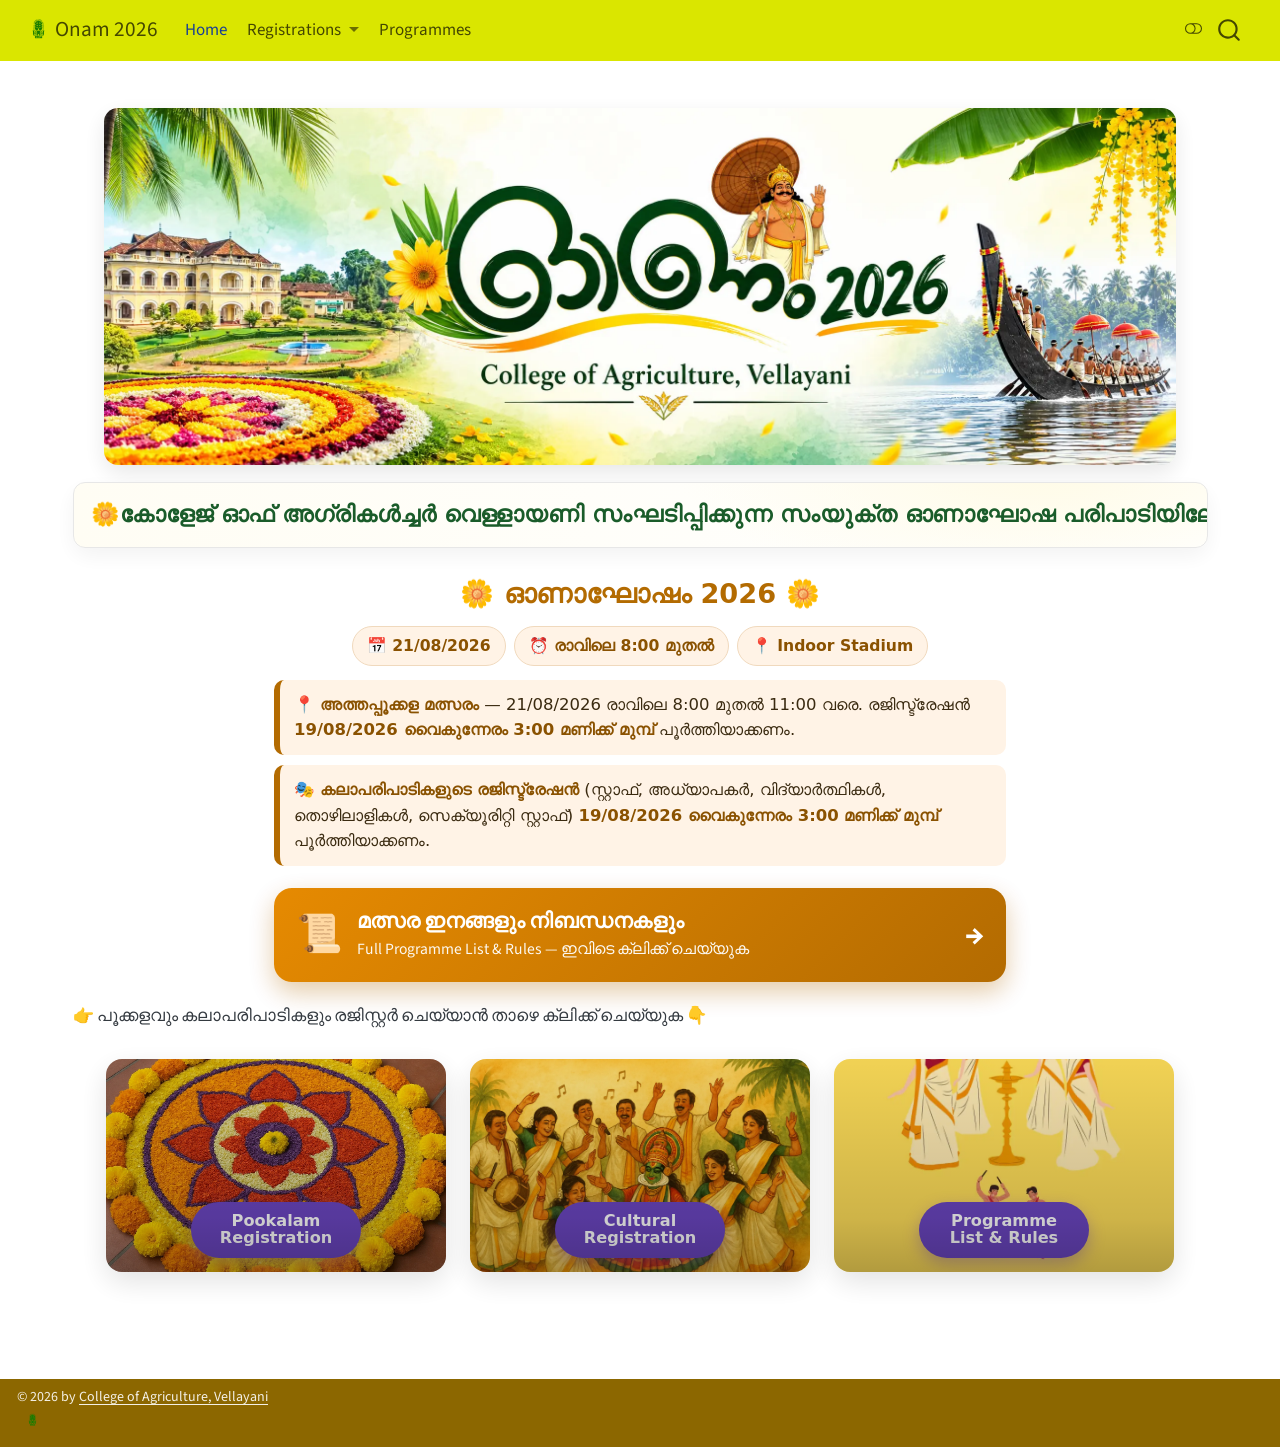
==== commit b97f4659: "all" ====
--- a/docs/index.html
+++ b/docs/index.html
@@ -376,7 +376,7 @@
     രജിസ്ട്രേഷൻ <strong>19/08/2026 വൈകുന്നേരം 3:00 മണിക്ക് മുമ്പ്</strong> പൂർത്തിയാക്കണം.
   </div>
   <div class="oh-note">
-    🎭 <strong>കലാപരിപാടികളുടെ രജിസ്ട്രേഷൻ</strong> (സ്റ്റാഫ്, അധ്യാപകർ, വിദ്യാർത്ഥികൾ)
+    🎭 <strong>കലാപരിപാടികളുടെ രജിസ്ട്രേഷൻ</strong> (സ്റ്റാഫ്, അധ്യാപകർ, വിദ്യാർത്ഥികൾ, തൊഴിലാളികൾ, സെക്യൂരിറ്റി സ്റ്റാഫ്)
     <strong>19/08/2026 വൈകുന്നേരം 3:00 മണിക്ക് മുമ്പ്</strong> പൂർത്തിയാക്കണം.
   </div>
 </div>
